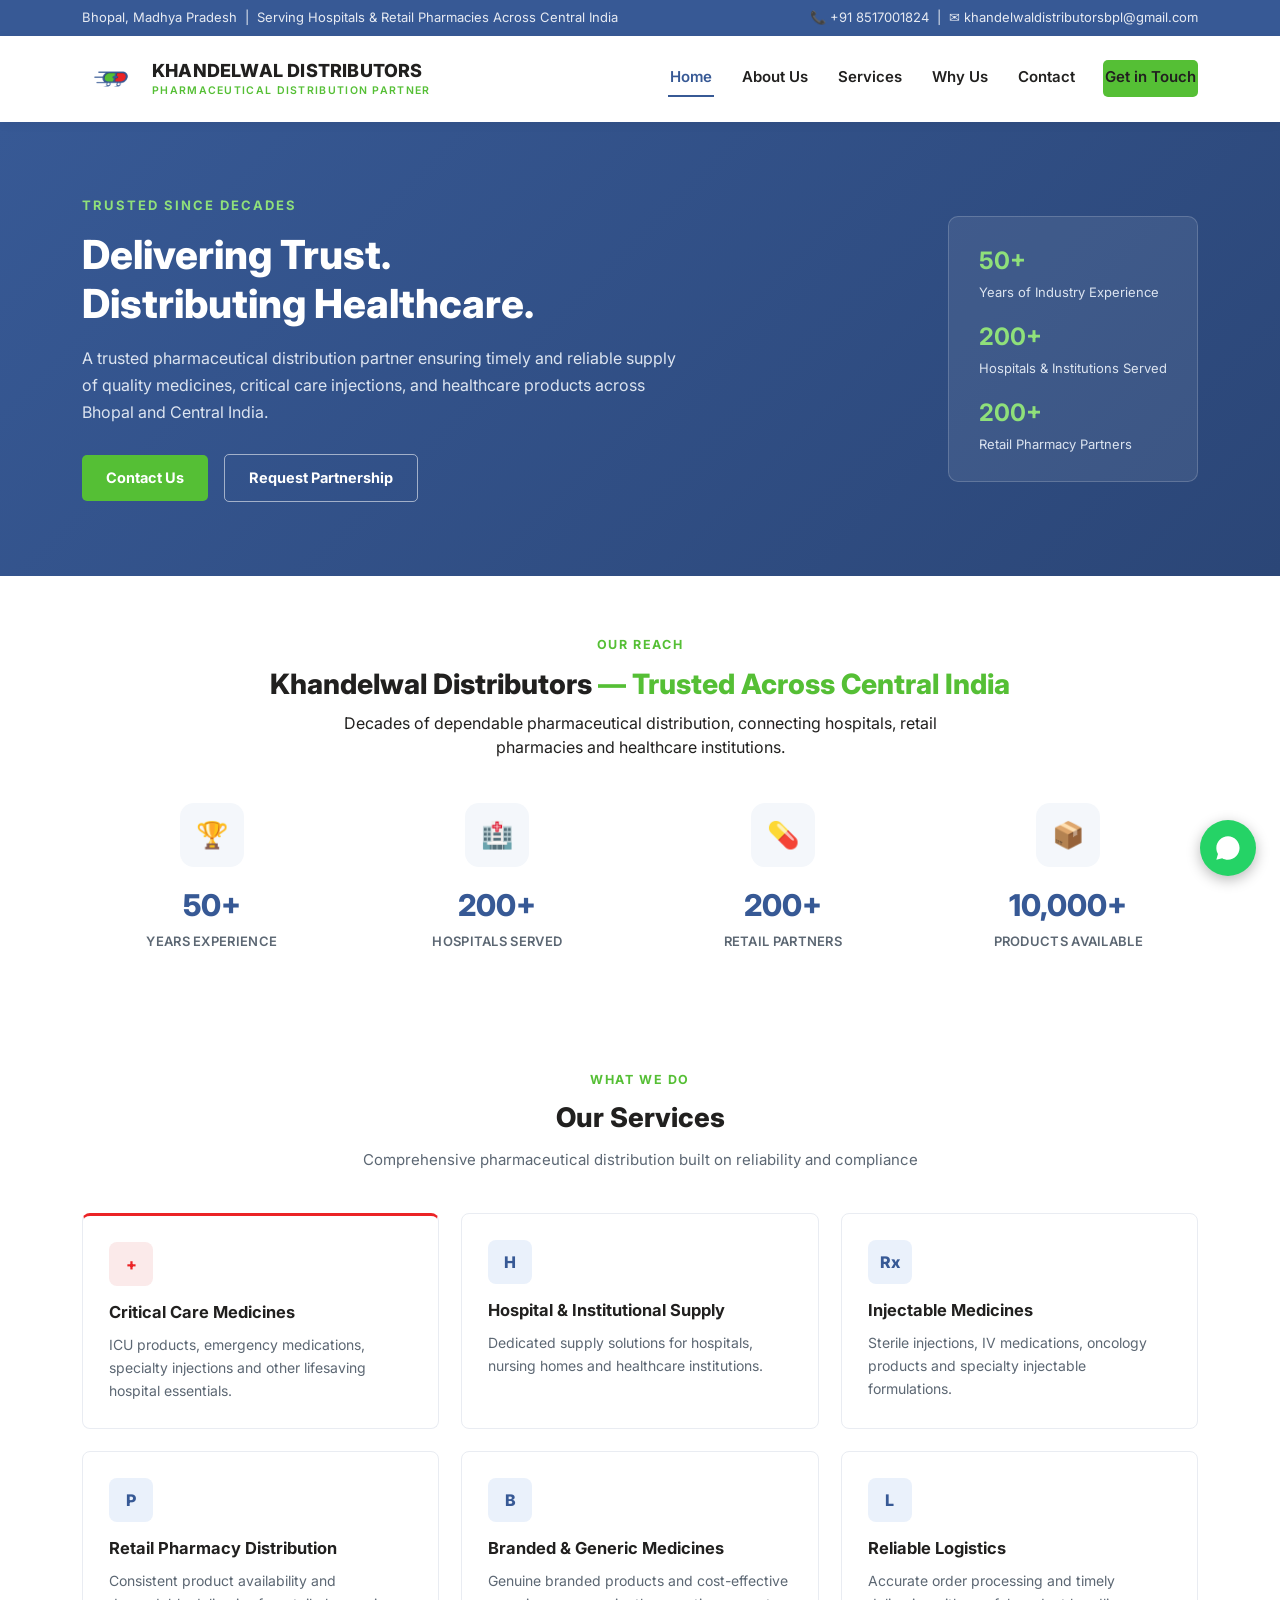
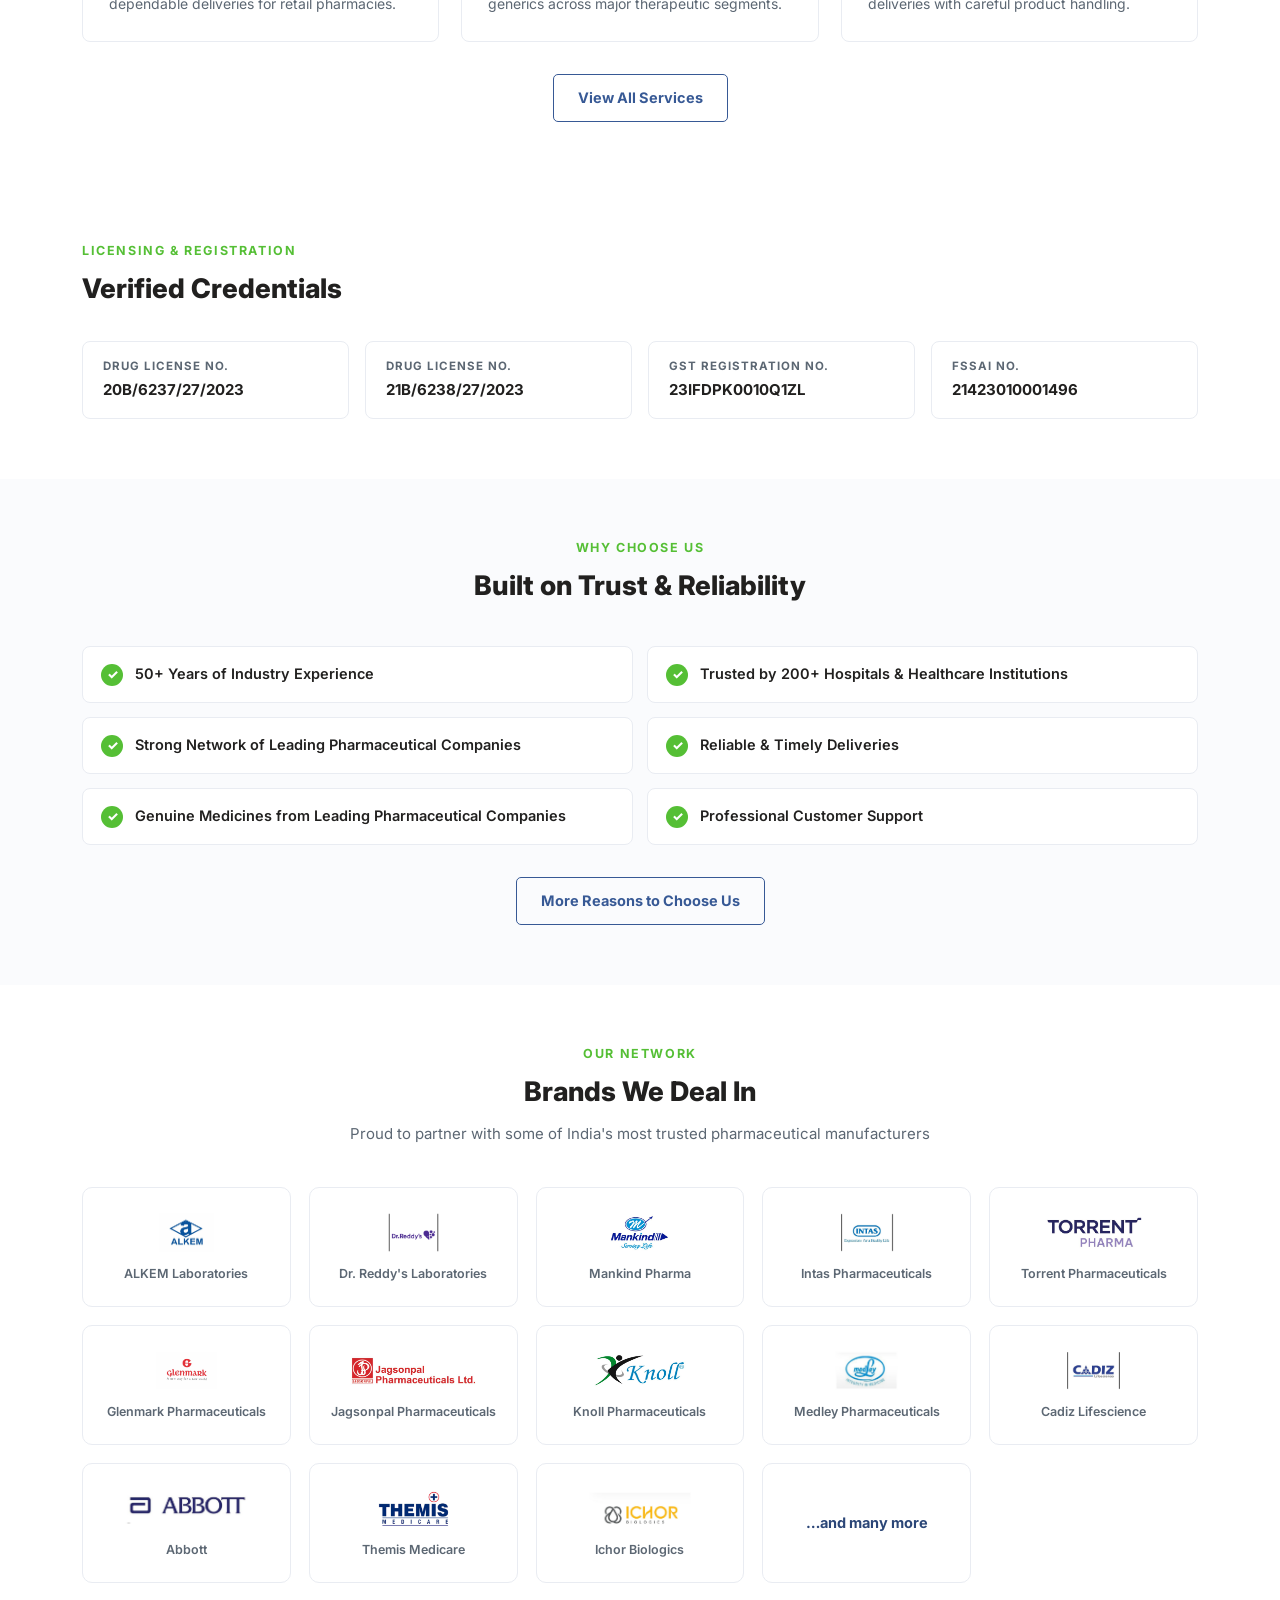
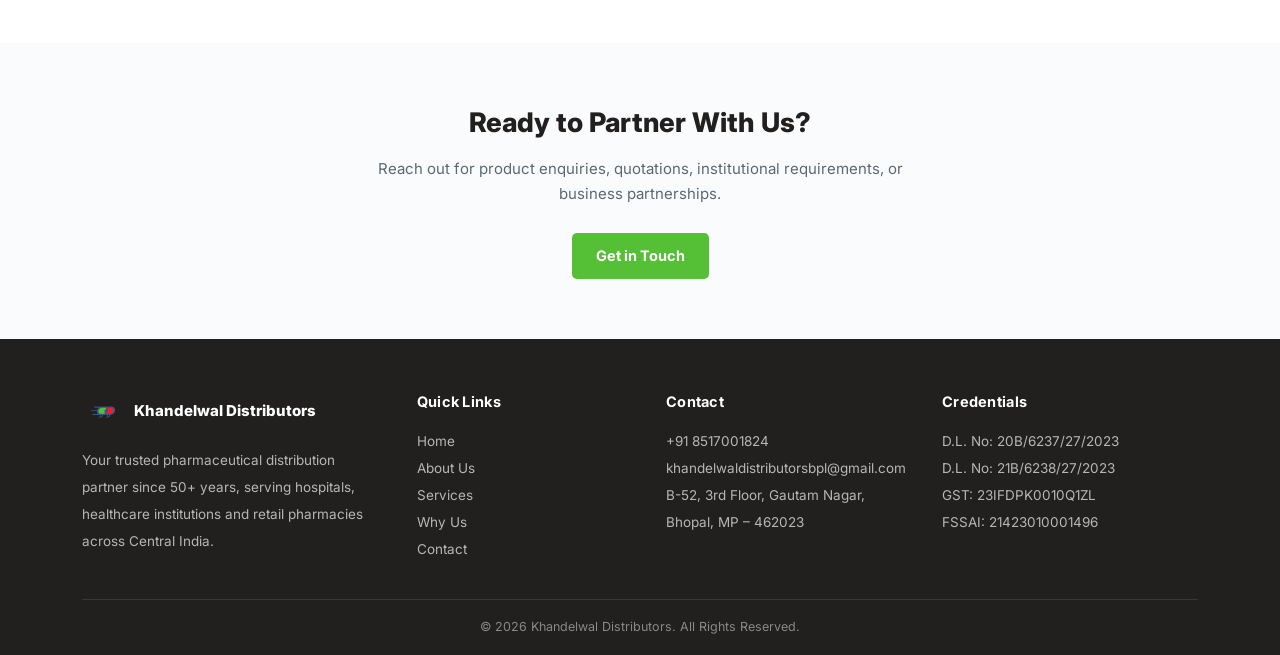
==== index.html @ 49c4da78 "Add files via upload" ====
<!DOCTYPE html>
<html lang="en">
<head>
<meta charset="UTF-8">
<meta name="viewport" content="width=device-width, initial-scale=1.0">
<title>Khandelwal Distributors | Pharmaceutical Distribution Partner in Bhopal</title>
<meta name="description" content="Khandelwal Distributors is a trusted pharmaceutical distribution partner in Bhopal, serving hospitals, healthcare institutions and retail pharmacies across Central India with critical care injections, branded and generic medicines.">
<link rel="canonical" href="https://www.yourdomain.com/">
<meta property="og:type" content="website">
<meta property="og:title" content="Khandelwal Distributors | Pharmaceutical Distribution Partner in Bhopal">
<meta property="og:description" content="Trusted pharmaceutical distribution partner serving hospitals, healthcare institutions and retail pharmacies across Central India for over 50 years.">
<meta property="og:image" content="https://www.yourdomain.com/assets/logo-solid.png">
<meta property="og:url" content="https://www.yourdomain.com/">
<meta name="twitter:card" content="summary_large_image">
<link rel="icon" href="assets/favicon-32.png" sizes="32x32" type="image/png">
<link rel="icon" href="assets/favicon-16.png" sizes="16x16" type="image/png">
<link rel="apple-touch-icon" href="assets/favicon-180.png">
<link rel="stylesheet" href="css/style.css">
<link rel="preconnect" href="https://fonts.googleapis.com">
<link href="https://fonts.googleapis.com/css2?family=Inter:wght@400;500;600;700;800&display=swap" rel="stylesheet">
<script type="application/ld+json">
{
  "@context": "https://schema.org",
  "@type": "MedicalBusiness",
  "name": "Khandelwal Distributors",
  "description": "Pharmaceutical distribution partner serving hospitals, healthcare institutions and retail pharmacies across Central India for over 50 years, specializing in critical care injections.",
  "url": "https://www.yourdomain.com/",
  "logo": "https://www.yourdomain.com/assets/logo-solid.png",
  "telephone": "+91-8517001824",
  "email": "khandelwaldistributorsbpl@gmail.com",
  "address": {
    "@type": "PostalAddress",
    "streetAddress": "B-52, 3rd Floor, Gautam Nagar",
    "addressLocality": "Bhopal",
    "addressRegion": "Madhya Pradesh",
    "postalCode": "462023",
    "addressCountry": "IN"
  },
  "openingHoursSpecification": [{
    "@type": "OpeningHoursSpecification",
    "dayOfWeek": ["Monday","Tuesday","Wednesday","Thursday","Friday","Saturday"],
    "opens": "09:00",
    "closes": "20:00"
  }],
  "areaServed": "Central India",
  "priceRange": "$$"
}
</script>
</head>
<body>
<a href="#main" class="skip-link">Skip to content</a>

<div class="topbar">
  <div class="container">
    <span>Bhopal, Madhya Pradesh &nbsp;|&nbsp; Serving Hospitals &amp; Retail Pharmacies Across Central India</span>
    <span><a href="tel:+918517001824">📞 +91 8517001824</a> &nbsp;|&nbsp; <a href="mailto:khandelwaldistributorsbpl@gmail.com">✉ khandelwaldistributorsbpl@gmail.com</a></span>
  </div>
</div>

<header class="site-header">
  <div class="container">
    <a href="index.html" class="brand">
      <img src="assets/logo.png" alt="Khandelwal Distributors logo">
      <div class="name">KHANDELWAL DISTRIBUTORS<small>PHARMACEUTICAL DISTRIBUTION PARTNER</small></div>
    </a>
    <button class="nav-toggle" aria-label="Toggle menu">☰</button>
    <nav class="main-nav">
      <a href="index.html" class="active">Home</a>
      <a href="about.html">About Us</a>
      <a href="services.html">Services</a>
      <a href="why-us.html">Why Us</a>
      <a href="contact.html">Contact</a>
      <a href="contact.html" class="btn btn-primary">Get in Touch</a>
    </nav>
  </div>
</header>

<main id="main">

<section class="home-hero">
  <div class="container">
    <div class="home-hero-text">
      <div class="eyebrow">Trusted Since Decades</div>
      <h1>Delivering Trust.<br>Distributing Healthcare.</h1>
      <p>A trusted pharmaceutical distribution partner ensuring timely and reliable supply of quality medicines, critical care injections, and healthcare products across Bhopal and Central India.</p>
      <div class="hero-actions">
        <a href="contact.html" class="btn btn-primary">Contact Us</a>
        <a href="contact.html" class="btn btn-ghost-light">Request Partnership</a>
      </div>
    </div>
    <div class="hero-stats">
      <div class="stat"><b>50+</b><span>Years of Industry Experience</span></div>
      <div class="stat"><b>200+</b><span>Hospitals &amp; Institutions Served</span></div>
      <div class="stat"><b>200+</b><span>Retail Pharmacy Partners</span></div>
    </div>
  </div>
</section>

<section class="reach-banner">
  <div class="container">
    <div class="eyebrow-sm" style="display:flex;">Our Reach</div>
    <h2>Khandelwal Distributors <span>— Trusted Across Central India</span></h2>
    <p class="sub">Decades of dependable pharmaceutical distribution, connecting hospitals, retail pharmacies and healthcare institutions.</p>
    <div class="reach-grid">
      <div class="reach-tile">
        <div class="reach-icon">🏆</div>
        <b>50+</b>
        <span>Years Experience</span>
      </div>
      <div class="reach-tile">
        <div class="reach-icon">🏥</div>
        <b>200+</b>
        <span>Hospitals Served</span>
      </div>
      <div class="reach-tile">
        <div class="reach-icon">💊</div>
        <b>200+</b>
        <span>Retail Partners</span>
      </div>
      <div class="reach-tile">
        <div class="reach-icon">📦</div>
        <b>10,000+</b>
        <span>Products Available</span>
      </div>
    </div>
  </div>
</section>

<section class="section">
  <div class="container">
    <div class="section-head">
      <div class="eyebrow-sm">What We Do</div>
      <h2>Our Services</h2>
      <div class="sub">Comprehensive pharmaceutical distribution built on reliability and compliance</div>
    </div>
    <div class="grid-3">
      <div class="card critical">
        <div class="icon">+</div>
        <h3>Critical Care Medicines</h3>
        <p>ICU products, emergency medications, specialty injections and other lifesaving hospital essentials.</p>
      </div>
      <div class="card">
        <div class="icon">H</div>
        <h3>Hospital &amp; Institutional Supply</h3>
        <p>Dedicated supply solutions for hospitals, nursing homes and healthcare institutions.</p>
      </div>
      <div class="card">
        <div class="icon">Rx</div>
        <h3>Injectable Medicines</h3>
        <p>Sterile injections, IV medications, oncology products and specialty injectable formulations.</p>
      </div>
      <div class="card">
        <div class="icon">P</div>
        <h3>Retail Pharmacy Distribution</h3>
        <p>Consistent product availability and dependable deliveries for retail pharmacies.</p>
      </div>
      <div class="card">
        <div class="icon">B</div>
        <h3>Branded &amp; Generic Medicines</h3>
        <p>Genuine branded products and cost-effective generics across major therapeutic segments.</p>
      </div>
      <div class="card">
        <div class="icon">L</div>
        <h3>Reliable Logistics</h3>
        <p>Accurate order processing and timely deliveries with careful product handling.</p>
      </div>
    </div>
    <div style="text-align:center;margin-top:32px;">
      <a href="services.html" class="btn btn-outline">View All Services</a>
    </div>
  </div>
</section>

<section class="section">
  <div class="container">
    <div class="section-head left">
      <div class="eyebrow-sm">Licensing &amp; Registration</div>
      <h2>Verified Credentials</h2>
    </div>
    <div class="cred-strip">
      <div class="cred-badge"><div class="label">Drug License No.</div><div class="value">20B/6237/27/2023</div></div>
      <div class="cred-badge"><div class="label">Drug License No.</div><div class="value">21B/6238/27/2023</div></div>
      <div class="cred-badge"><div class="label">GST Registration No.</div><div class="value">23IFDPK0010Q1ZL</div></div>
      <div class="cred-badge"><div class="label">FSSAI No.</div><div class="value">21423010001496</div></div>
    </div>
  </div>
</section>

<section class="section alt">
  <div class="container">
    <div class="section-head">
      <div class="eyebrow-sm">Why Choose Us</div>
      <h2>Built on Trust &amp; Reliability</h2>
    </div>
    <div class="check-grid">
      <div class="check-item"><div class="tick">✓</div><p>50+ Years of Industry Experience</p></div>
      <div class="check-item"><div class="tick">✓</div><p>Trusted by 200+ Hospitals &amp; Healthcare Institutions</p></div>
      <div class="check-item"><div class="tick">✓</div><p>Strong Network of Leading Pharmaceutical Companies</p></div>
      <div class="check-item"><div class="tick">✓</div><p>Reliable &amp; Timely Deliveries</p></div>
      <div class="check-item"><div class="tick">✓</div><p>Genuine Medicines from Leading Pharmaceutical Companies</p></div>
      <div class="check-item"><div class="tick">✓</div><p>Professional Customer Support</p></div>
    </div>
    <div style="text-align:center;margin-top:32px;">
      <a href="why-us.html" class="btn btn-outline">More Reasons to Choose Us</a>
    </div>
  </div>
</section>

<section class="section">
  <div class="container">
    <div class="section-head">
      <div class="eyebrow-sm">Our Network</div>
      <h2>Brands We Deal In</h2>
      <div class="sub">Proud to partner with some of India's most trusted pharmaceutical manufacturers</div>
    </div>
    <div class="brand-grid">
      <div class="brand-tile"><img src="assets/brands/alkem.png" alt="ALKEM Laboratories logo"><span>ALKEM Laboratories</span></div>
      <div class="brand-tile"><img src="assets/brands/dr-reddys.png" alt="Dr. Reddy's Laboratories logo"><span>Dr. Reddy's Laboratories</span></div>
      <div class="brand-tile"><img src="assets/brands/mankind.png" alt="Mankind Pharma logo"><span>Mankind Pharma</span></div>
      <div class="brand-tile"><img src="assets/brands/intas.png" alt="Intas Pharmaceuticals logo"><span>Intas Pharmaceuticals</span></div>
      <div class="brand-tile"><img src="assets/brands/torrent.png" alt="Torrent Pharmaceuticals logo"><span>Torrent Pharmaceuticals</span></div>
      <div class="brand-tile"><img src="assets/brands/glenmark.png" alt="Glenmark Pharmaceuticals logo"><span>Glenmark Pharmaceuticals</span></div>
      <div class="brand-tile"><img src="assets/brands/jagsonpal.png" alt="Jagsonpal Pharmaceuticals logo"><span>Jagsonpal Pharmaceuticals</span></div>
      <div class="brand-tile"><img src="assets/brands/knoll.png" alt="Knoll Pharmaceuticals logo"><span>Knoll Pharmaceuticals</span></div>
      <div class="brand-tile"><img src="assets/brands/medley.png" alt="Medley Pharmaceuticals logo"><span>Medley Pharmaceuticals</span></div>
      <div class="brand-tile"><img src="assets/brands/cadiz.png" alt="Cadiz Lifescience logo"><span>Cadiz Lifescience</span></div>
      <div class="brand-tile"><img src="assets/brands/abbott.png" alt="Abbott logo"><span>Abbott</span></div>
      <div class="brand-tile"><img src="assets/brands/themis.png" alt="Themis Medicare logo"><span>Themis Medicare</span></div>
      <div class="brand-tile"><img src="assets/brands/ichor.png" alt="Ichor Biologics logo"><span>Ichor Biologics</span></div>
      <div class="brand-tile" style="justify-content:center;"><span style="font-size:14.5px;color:var(--blue-dark);font-weight:700;">…and many more</span></div>
    </div>
  </div>
</section>

<section class="section alt">
  <div class="container" style="text-align:center;">
    <h2 style="margin-bottom:14px;">Ready to Partner With Us?</h2>
    <p class="sub" style="max-width:560px;margin:0 auto 26px;">Reach out for product enquiries, quotations, institutional requirements, or business partnerships.</p>
    <a href="contact.html" class="btn btn-primary">Get in Touch</a>
  </div>
</section>

</main>

<footer class="site-footer">
  <div class="container">
    <div class="foot-grid">
      <div>
        <div class="foot-brand"><img src="assets/logo.png" alt="Khandelwal Distributors logo"><span>Khandelwal Distributors</span></div>
        <p>Your trusted pharmaceutical distribution partner since 50+ years, serving hospitals, healthcare institutions and retail pharmacies across Central India.</p>
      </div>
      <div>
        <h4>Quick Links</h4>
        <p><a href="index.html">Home</a><br><a href="about.html">About Us</a><br><a href="services.html">Services</a><br><a href="why-us.html">Why Us</a><br><a href="contact.html">Contact</a></p>
      </div>
      <div>
        <h4>Contact</h4>
        <p><a href="tel:+918517001824">+91 8517001824</a><br><a href="mailto:khandelwaldistributorsbpl@gmail.com">khandelwaldistributorsbpl@gmail.com</a><br>B-52, 3rd Floor, Gautam Nagar,<br>Bhopal, MP – 462023</p>
      </div>
      <div>
        <h4>Credentials</h4>
        <p>D.L. No: 20B/6237/27/2023<br>D.L. No: 21B/6238/27/2023<br>GST: 23IFDPK0010Q1ZL<br>FSSAI: 21423010001496</p>
      </div>
    </div>
    <div class="foot-bottom">© 2026 Khandelwal Distributors. All Rights Reserved.</div>
  </div>
</footer>

<a href="https://wa.me/918517001824" class="whatsapp-float" aria-label="Chat on WhatsApp" target="_blank" rel="noopener">
  <svg viewBox="0 0 24 24" fill="white"><path d="M17.5 14.4c-.3-.1-1.7-.9-2-1-.3-.1-.5-.1-.7.1-.2.3-.8 1-.9 1.1-.2.2-.3.2-.6.1-.3-.1-1.2-.4-2.3-1.4-.9-.8-1.4-1.7-1.6-2-.2-.3 0-.5.1-.6.1-.1.3-.3.4-.5.1-.1.2-.3.3-.5.1-.2 0-.4 0-.5C10.1 9 9.6 7.7 9.4 7.2c-.2-.5-.4-.4-.5-.4h-.5c-.2 0-.5.1-.7.3-.2.3-.9.9-.9 2.2s1 2.5 1.1 2.7c.1.2 2 3 4.8 4.2.7.3 1.2.5 1.6.6.7.2 1.3.2 1.8.1.5-.1 1.7-.7 1.9-1.3.2-.7.2-1.2.2-1.3-.1-.2-.3-.2-.6-.4zM12 2C6.5 2 2 6.5 2 12c0 1.9.5 3.6 1.4 5.1L2 22l5-1.3c1.4.8 3.1 1.3 4.9 1.3 5.5 0 10-4.5 10-10S17.5 2 12 2z"/></svg>
</a>

<script src="assets/main.js"></script>
</body>
</html>
---- css/style.css ----
/* Khandelwal Distributors - Shared Stylesheet */
:root{
  --blue:#375995;
  --blue-dark:#2b4677;
  --green:#55bf35;
  --green-light:#8fe07a;
  --red:#eb2326;
  --ink:#21201f;
  --gray:#5c6773;
  --line:#E9ECF2;
  --bg-alt:#FAFBFD;
  --bg-strip:#F4F7FB;
}
*{margin:0;padding:0;box-sizing:border-box;}
html{scroll-behavior:smooth;}
body{font-family:'Inter',-apple-system,'Segoe UI',Arial,sans-serif;background:#fff;color:var(--ink);line-height:1.5;}
a{text-decoration:none;color:inherit;}
img{max-width:100%;display:block;}
ul{list-style:none;}
.container{max-width:1180px;margin:0 auto;padding:0 32px;}

/* Skip link for accessibility */
.skip-link{position:absolute;left:-999px;top:0;background:var(--blue);color:#fff;padding:10px 16px;z-index:1000;}
.skip-link:focus{left:10px;top:10px;}

/* Top bar */
.topbar{background:var(--blue);color:#E6EAF2;font-size:13px;}
.topbar .container{display:flex;justify-content:space-between;align-items:center;padding-top:8px;padding-bottom:8px;flex-wrap:wrap;gap:6px;}
.topbar a{color:#E6EAF2;}
.topbar a:hover{color:var(--green-light);}

/* Header */
header.site-header{background:#fff;box-shadow:0 2px 10px rgba(0,0,0,0.06);position:sticky;top:0;z-index:100;}
header.site-header .container{display:flex;justify-content:space-between;align-items:center;padding-top:14px;padding-bottom:14px;}
.brand{display:flex;align-items:center;gap:12px;}
.brand img{height:58px;width:auto;}
.brand .name{font-size:18px;font-weight:800;color:var(--ink);line-height:1.25;letter-spacing:0.2px;}
.brand .name small{display:block;font-size:10.5px;font-weight:600;color:var(--green);letter-spacing:1.3px;margin-top:2px;}
nav.main-nav{display:flex;align-items:center;gap:26px;}
nav.main-nav a{font-size:15px;font-weight:600;color:var(--ink);padding:6px 2px;border-bottom:2px solid transparent;}
nav.main-nav a:hover,nav.main-nav a.active{color:var(--blue);border-bottom-color:var(--blue);}
.btn{display:inline-block;padding:12px 24px;border-radius:5px;font-weight:700;font-size:14.5px;}
.btn-primary{background:var(--green);color:#fff;}
.btn-primary:hover{background:#48a52c;}
.btn-outline{border:1.5px solid var(--blue);color:var(--blue);}
.btn-outline:hover{background:var(--blue);color:#fff;}
.btn-ghost-light{border:1.5px solid rgba(255,255,255,0.55);color:#fff;}
.btn-ghost-light:hover{background:rgba(255,255,255,0.12);}

/* Page hero (inner pages) */
.page-hero{background:linear-gradient(135deg,var(--blue) 0%,var(--blue-dark) 100%);color:#fff;padding:56px 0;}
.page-hero .eyebrow{color:var(--green-light);font-size:12.5px;font-weight:700;letter-spacing:2px;text-transform:uppercase;margin-bottom:10px;}
.page-hero h1{font-size:34px;font-weight:800;margin-bottom:10px;}
.page-hero p{color:#DCE4F0;font-size:15.5px;max-width:640px;}
.breadcrumb{font-size:13px;color:#B9C6DF;margin-top:14px;}
.breadcrumb a{color:#B9C6DF;}
.breadcrumb a:hover{color:#fff;}

/* Home hero */
.home-hero{background:linear-gradient(135deg,var(--blue) 0%,var(--blue-dark) 100%);color:#fff;padding:74px 0;}
.home-hero .container{display:flex;align-items:center;justify-content:space-between;gap:40px;}
.home-hero-text{max-width:600px;}
.home-hero .eyebrow{color:var(--green-light);font-size:13px;font-weight:700;letter-spacing:2px;text-transform:uppercase;margin-bottom:16px;}
.home-hero h1{font-size:40px;line-height:1.22;font-weight:800;margin-bottom:16px;}
.home-hero p{color:#DCE4F0;font-size:16px;line-height:1.7;margin-bottom:28px;}
.hero-actions .btn{margin-right:12px;}
.hero-stats{display:flex;flex-direction:column;gap:16px;background:rgba(255,255,255,0.08);border:1px solid rgba(255,255,255,0.18);border-radius:10px;padding:26px 30px;min-width:230px;}
.hero-stats .stat b{font-size:24px;color:var(--green-light);display:block;}
.hero-stats .stat span{font-size:13px;color:#DCE4F0;}

/* Reach banner (icon-tile stat banner) */
.reach-banner{background:#fff;padding:60px 0;text-align:center;position:relative;}
.reach-banner .eyebrow-sm{justify-content:center;}
.reach-banner h2{font-size:28px;font-weight:800;margin-bottom:6px;}
.reach-banner h2 span{color:var(--green);}
.reach-banner .sub{max-width:600px;margin:0 auto 44px;}
.reach-grid{display:grid;grid-template-columns:repeat(4,1fr);gap:26px;}
.reach-tile{display:flex;flex-direction:column;align-items:center;}
.reach-icon{width:64px;height:64px;border-radius:14px;background:var(--bg-strip);display:flex;align-items:center;justify-content:center;margin-bottom:16px;font-size:26px;}
.reach-tile b{font-size:30px;color:var(--blue);font-weight:800;display:block;}
.reach-tile span{font-size:13px;color:var(--gray);font-weight:600;letter-spacing:0.3px;text-transform:uppercase;margin-top:4px;}

/* Stats strip */
.stats-strip{background:var(--bg-strip);padding:34px 0;}
.stats-strip .container{display:flex;justify-content:space-between;text-align:center;flex-wrap:wrap;gap:20px;}
.stats-strip .stat{flex:1;min-width:130px;}
.stats-strip .stat b{font-size:26px;color:var(--blue);display:block;}
.stats-strip .stat span{font-size:12.5px;color:var(--gray);}

/* Sections */
.section{padding:60px 0;}
.section.alt{background:var(--bg-alt);}
.section-head{max-width:680px;margin:0 auto 40px;text-align:center;}
.section-head.left{margin:0 0 32px;text-align:left;}
.eyebrow-sm{color:var(--green);font-size:12.5px;font-weight:700;letter-spacing:1.6px;text-transform:uppercase;margin-bottom:8px;}
.section h2{font-size:27px;font-weight:800;color:var(--ink);margin-bottom:10px;}
.section .sub{color:var(--gray);font-size:15px;line-height:1.65;}

/* Grid / cards */
.grid-3{display:grid;grid-template-columns:repeat(3,1fr);gap:22px;}
.grid-2{display:grid;grid-template-columns:repeat(2,1fr);gap:22px;}
.card{background:#fff;border:1px solid var(--line);border-radius:8px;padding:26px;}
.card .icon{width:44px;height:44px;border-radius:8px;background:#EAF1FB;color:var(--blue);display:flex;align-items:center;justify-content:center;font-weight:800;font-size:16px;margin-bottom:14px;}
.card.critical{border-top:3px solid var(--red);}
.card.critical .icon{background:#FBEAEA;color:var(--red);}
.card h3{font-size:16.5px;margin-bottom:8px;}
.card p{font-size:14px;color:var(--gray);line-height:1.65;}

/* Checklist / why-us bullets */
.check-grid{display:grid;grid-template-columns:repeat(2,1fr);gap:14px;}
.check-item{display:flex;gap:12px;align-items:flex-start;background:#fff;border:1px solid var(--line);border-radius:8px;padding:16px 18px;}
.check-item .tick{width:22px;height:22px;border-radius:50%;background:var(--green);color:#fff;font-size:13px;font-weight:800;display:flex;align-items:center;justify-content:center;flex-shrink:0;margin-top:1px;}
.check-item p{font-size:14.5px;font-weight:600;color:var(--ink);}

/* Credential badges */
.cred-strip{display:flex;gap:16px;flex-wrap:wrap;}
.cred-badge{background:#fff;border:1px solid var(--line);border-radius:8px;padding:16px 20px;flex:1;min-width:220px;}
.cred-badge .label{font-size:11.5px;color:var(--gray);text-transform:uppercase;letter-spacing:1px;font-weight:700;margin-bottom:4px;}
.cred-badge .value{font-size:15px;font-weight:700;color:var(--ink);}

/* Brand/company chips */
.brand-chips{display:flex;flex-wrap:wrap;gap:12px;}
.brand-chip{background:#fff;border:1px solid var(--line);border-radius:24px;padding:10px 20px;font-size:14px;font-weight:600;color:var(--blue-dark);}

/* Brand logo tiles */
.brand-grid{display:grid;grid-template-columns:repeat(5,1fr);gap:18px;}
.brand-tile{background:#fff;border:1px solid var(--line);border-radius:10px;padding:18px 14px;display:flex;flex-direction:column;align-items:center;justify-content:center;text-align:center;min-height:120px;transition:box-shadow 0.2s,border-color 0.2s;}
.brand-tile:hover{box-shadow:0 6px 18px rgba(0,0,0,0.08);border-color:#D7DEE8;}
.brand-tile img{max-height:44px;max-width:100%;object-fit:contain;margin-bottom:10px;}
.brand-tile span{font-size:12.5px;font-weight:600;color:var(--gray);}
@media (max-width:900px){.brand-grid{grid-template-columns:repeat(3,1fr);}}
@media (max-width:560px){.brand-grid{grid-template-columns:repeat(2,1fr);}}

/* Industries */
.tag-grid{display:flex;flex-wrap:wrap;gap:10px;}
.tag{background:var(--bg-strip);color:var(--blue-dark);border-radius:6px;padding:9px 16px;font-size:14px;font-weight:600;}

/* Contact */
.contact-grid{display:grid;grid-template-columns:1fr 1fr;gap:36px;align-items:start;}
.info-block{background:#fff;border:1px solid var(--line);border-radius:10px;padding:28px;margin-bottom:20px;}
.info-block h3{font-size:14px;color:var(--gray);text-transform:uppercase;letter-spacing:1px;margin-bottom:8px;}
.info-block .big{font-size:17px;font-weight:700;color:var(--ink);}
.hours-row{display:flex;justify-content:space-between;font-size:14.5px;padding:6px 0;border-bottom:1px solid var(--line);}
.hours-row:last-child{border-bottom:none;}
form.enquiry input,form.enquiry textarea,form.enquiry select{width:100%;padding:12px 14px;border:1.5px solid var(--line);border-radius:6px;font-family:inherit;font-size:14.5px;margin-bottom:14px;}
form.enquiry label{font-size:13px;font-weight:700;color:var(--ink);display:block;margin-bottom:6px;}
form.enquiry textarea{resize:vertical;min-height:110px;}
.map-embed{border-radius:10px;overflow:hidden;border:1px solid var(--line);margin-top:20px;}
.map-embed iframe{width:100%;height:280px;border:0;display:block;}

/* Footer */
footer.site-footer{background:var(--ink);color:#B8B6B4;padding:52px 0 0;}
.foot-grid{display:grid;grid-template-columns:1.4fr 1fr 1fr 1.2fr;gap:36px;padding-bottom:36px;}
.foot-grid h4{color:#fff;font-size:14.5px;margin-bottom:16px;letter-spacing:0.3px;}
.foot-grid p,.foot-grid a{font-size:13.5px;line-height:2;color:#B8B6B4;}
.foot-grid a:hover{color:var(--green-light);}
.foot-brand{display:flex;align-items:center;gap:10px;margin-bottom:14px;}
.foot-brand img{height:42px;}
.foot-brand span{color:#fff;font-weight:800;font-size:15px;}
.foot-bottom{border-top:1px solid #3A3937;padding:18px 0;font-size:12.5px;text-align:center;color:#8A8886;}
.foot-bottom a{color:#8A8886;}

/* WhatsApp float */
.whatsapp-float{position:fixed;bottom:24px;right:24px;background:#25D366;color:#fff;width:56px;height:56px;border-radius:50%;display:flex;align-items:center;justify-content:center;box-shadow:0 4px 14px rgba(0,0,0,0.28);z-index:200;font-size:0;}
.whatsapp-float svg{width:28px;height:28px;}

/* Mobile nav toggle */
.nav-toggle{display:none;background:none;border:none;font-size:26px;color:var(--ink);cursor:pointer;}

/* Responsive */
@media (max-width:900px){
  .home-hero .container{flex-direction:column;align-items:flex-start;}
  .grid-3{grid-template-columns:1fr;}
  .grid-2{grid-template-columns:1fr;}
  .check-grid{grid-template-columns:1fr;}
  .contact-grid{grid-template-columns:1fr;}
  .foot-grid{grid-template-columns:1fr 1fr;}
  nav.main-nav{position:fixed;top:0;right:-100%;height:100vh;width:78%;max-width:320px;background:#fff;flex-direction:column;align-items:flex-start;padding:90px 30px;box-shadow:-4px 0 20px rgba(0,0,0,0.15);transition:right 0.3s ease;gap:22px;}
  nav.main-nav.open{right:0;}
  .nav-toggle{display:block;}
  .topbar .container{flex-direction:column;align-items:flex-start;}
}
@media (max-width:560px){
  .foot-grid{grid-template-columns:1fr;}
  .home-hero h1{font-size:30px;}
  .page-hero h1{font-size:26px;}
}

/* Reduced motion */
@media (prefers-reduced-motion: reduce){
  html{scroll-behavior:auto;}
  *{transition:none !important;}
}

/* Focus visibility */
a:focus-visible,button:focus-visible,input:focus-visible,textarea:focus-visible{outline:2px solid var(--blue);outline-offset:2px;}
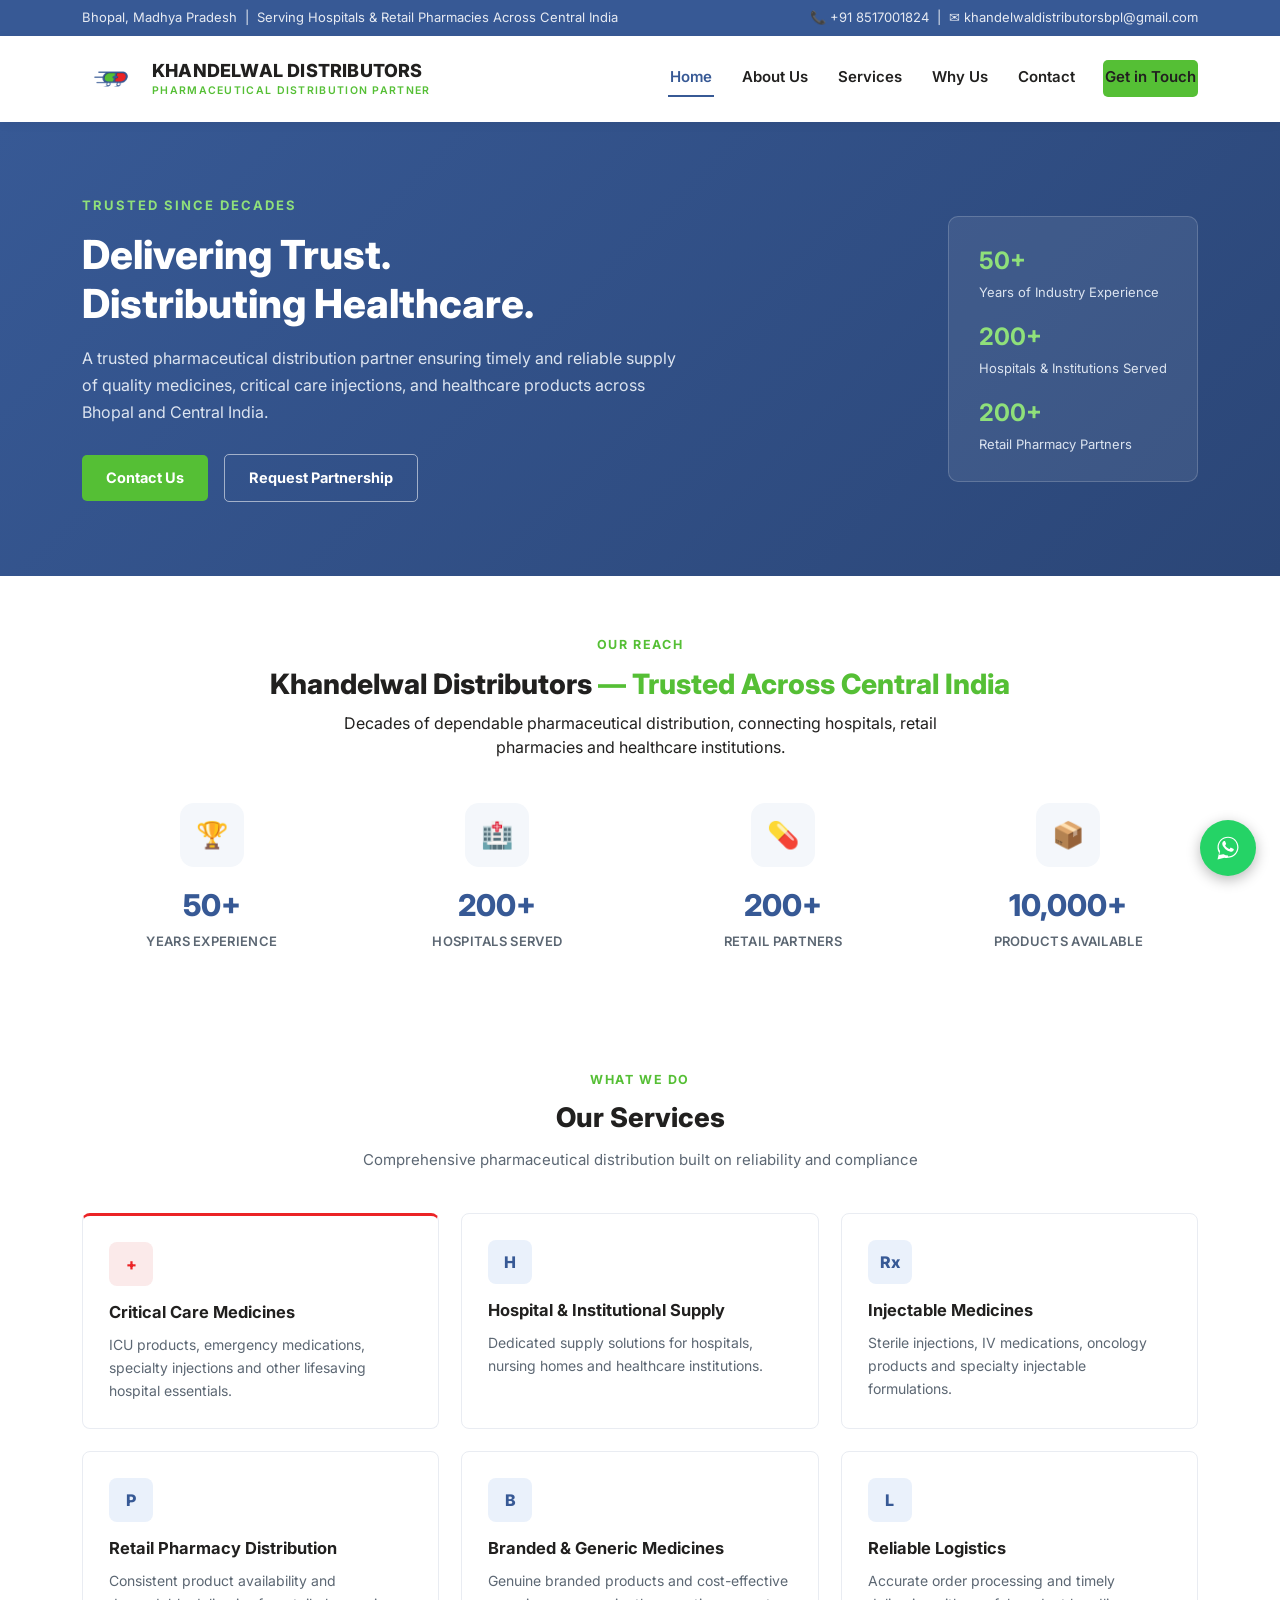
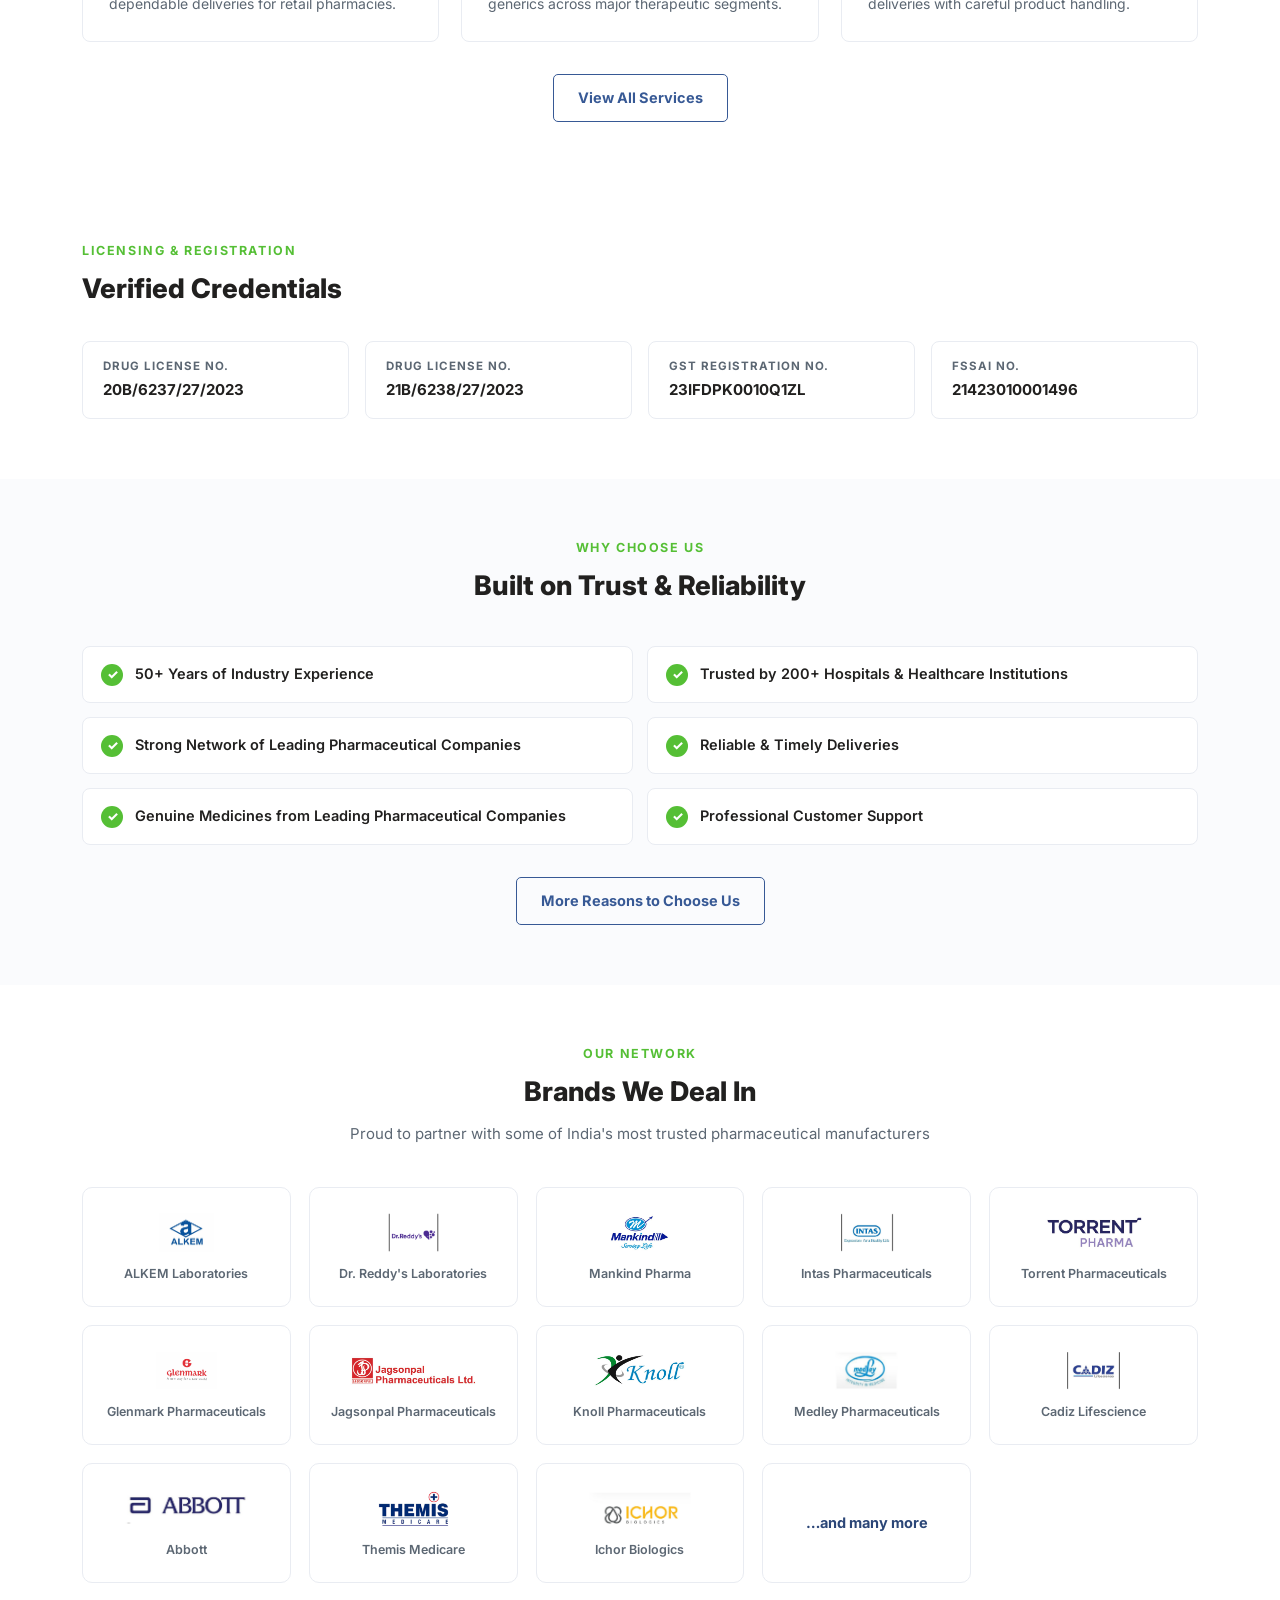
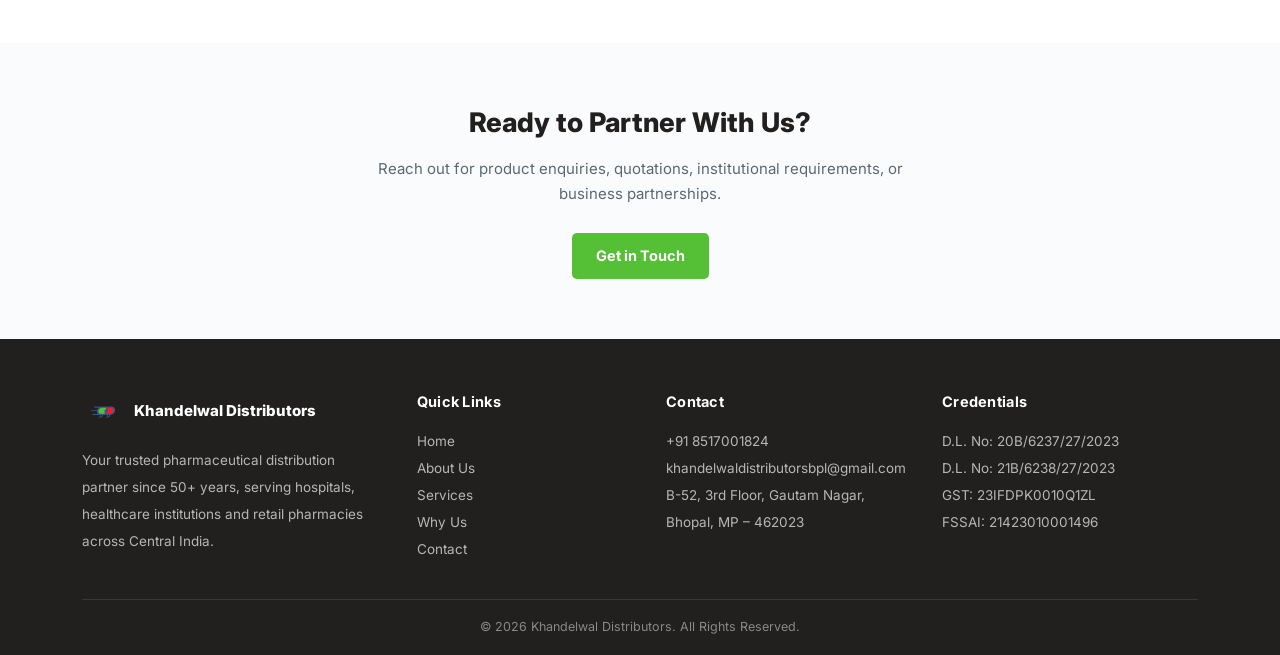
==== commit 92f1ce2f: "Add files via upload" ====
--- a/index.html
+++ b/index.html
@@ -266,8 +266,8 @@
   </div>
 </footer>
 
-<a href="https://wa.me/918517001824" class="whatsapp-float" aria-label="Chat on WhatsApp" target="_blank" rel="noopener">
-  <svg viewBox="0 0 24 24" fill="white"><path d="M17.5 14.4c-.3-.1-1.7-.9-2-1-.3-.1-.5-.1-.7.1-.2.3-.8 1-.9 1.1-.2.2-.3.2-.6.1-.3-.1-1.2-.4-2.3-1.4-.9-.8-1.4-1.7-1.6-2-.2-.3 0-.5.1-.6.1-.1.3-.3.4-.5.1-.1.2-.3.3-.5.1-.2 0-.4 0-.5C10.1 9 9.6 7.7 9.4 7.2c-.2-.5-.4-.4-.5-.4h-.5c-.2 0-.5.1-.7.3-.2.3-.9.9-.9 2.2s1 2.5 1.1 2.7c.1.2 2 3 4.8 4.2.7.3 1.2.5 1.6.6.7.2 1.3.2 1.8.1.5-.1 1.7-.7 1.9-1.3.2-.7.2-1.2.2-1.3-.1-.2-.3-.2-.6-.4zM12 2C6.5 2 2 6.5 2 12c0 1.9.5 3.6 1.4 5.1L2 22l5-1.3c1.4.8 3.1 1.3 4.9 1.3 5.5 0 10-4.5 10-10S17.5 2 12 2z"/></svg>
+<a href="https://api.whatsapp.com/send?phone=918517001824&text=Hi%20Khandelwal%20Distributors%2C%20I%27d%20like%20to%20enquire%20about%20your%20products%2Fservices." class="whatsapp-float" aria-label="Chat on WhatsApp" target="_blank" rel="noopener">
+  <svg viewBox="0 0 32 32" fill="white"><path d="M16.001 3C9.373 3 4 8.373 4 15c0 2.34.653 4.53 1.785 6.4L4 29l7.79-1.75A11.94 11.94 0 0 0 16 27c6.627 0 12-5.373 12-12S22.628 3 16.001 3zm0 21.6c-1.86 0-3.598-.5-5.09-1.37l-.365-.213-4.62 1.04 1.06-4.5-.24-.375A9.55 9.55 0 0 1 5.4 15c0-5.85 4.76-10.6 10.6-10.6 5.84 0 10.6 4.75 10.6 10.6s-4.76 10.6-10.6 10.6zm5.86-7.94c-.32-.16-1.9-.94-2.2-1.045-.295-.11-.51-.16-.725.16-.215.32-.83 1.045-1.02 1.26-.19.215-.375.24-.695.08-.32-.16-1.35-.5-2.57-1.585-.95-.845-1.59-1.89-1.78-2.21-.185-.32-.02-.49.14-.65.145-.145.32-.375.48-.565.16-.19.215-.32.32-.535.11-.215.055-.4-.025-.565-.08-.16-.725-1.745-.995-2.39-.26-.625-.53-.54-.725-.55-.19-.01-.405-.01-.62-.01a1.19 1.19 0 0 0-.865.4c-.295.32-1.135 1.11-1.135 2.7 0 1.6 1.165 3.14 1.325 3.355.16.215 2.29 3.495 5.545 4.9.775.335 1.38.535 1.85.685.775.245 1.48.21 2.04.13.62-.095 1.9-.775 2.17-1.525.27-.75.27-1.39.19-1.525-.08-.135-.295-.215-.615-.375z"/></svg>
 </a>
 
 <script src="assets/main.js"></script>
